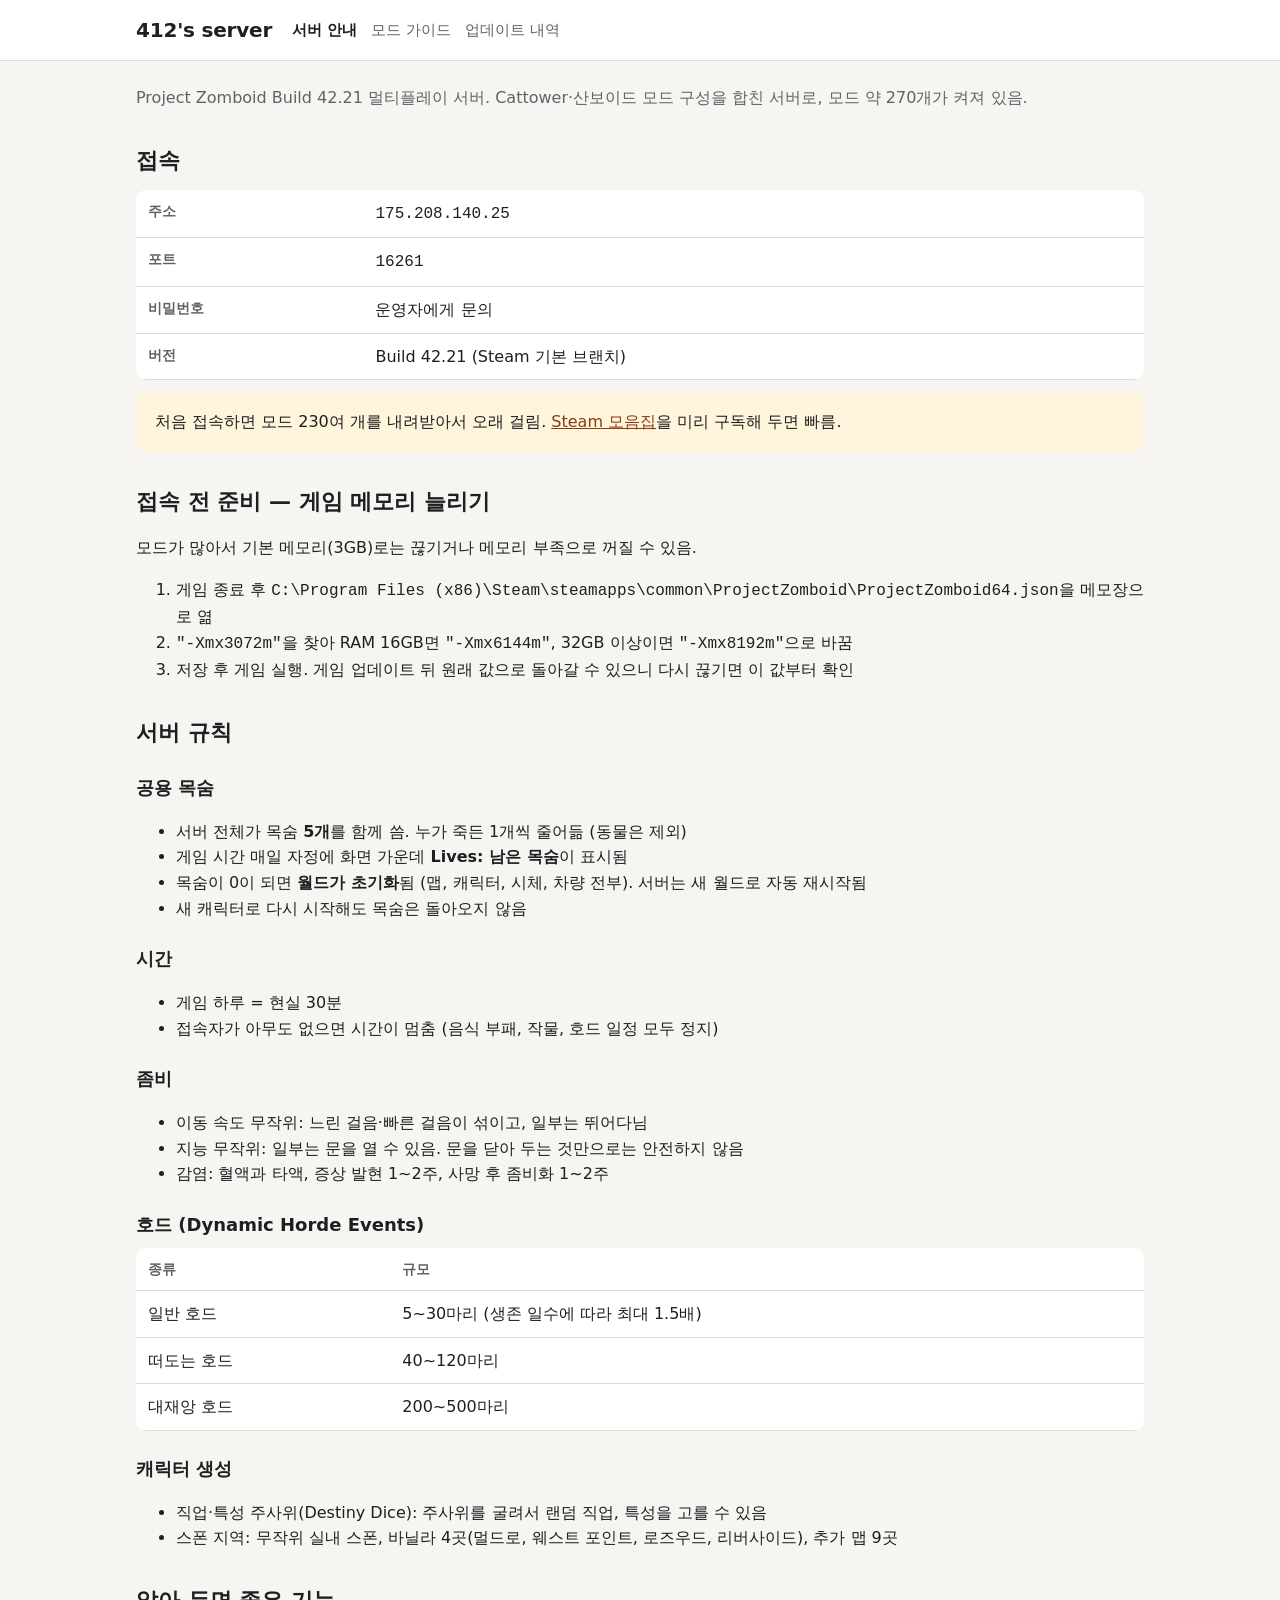
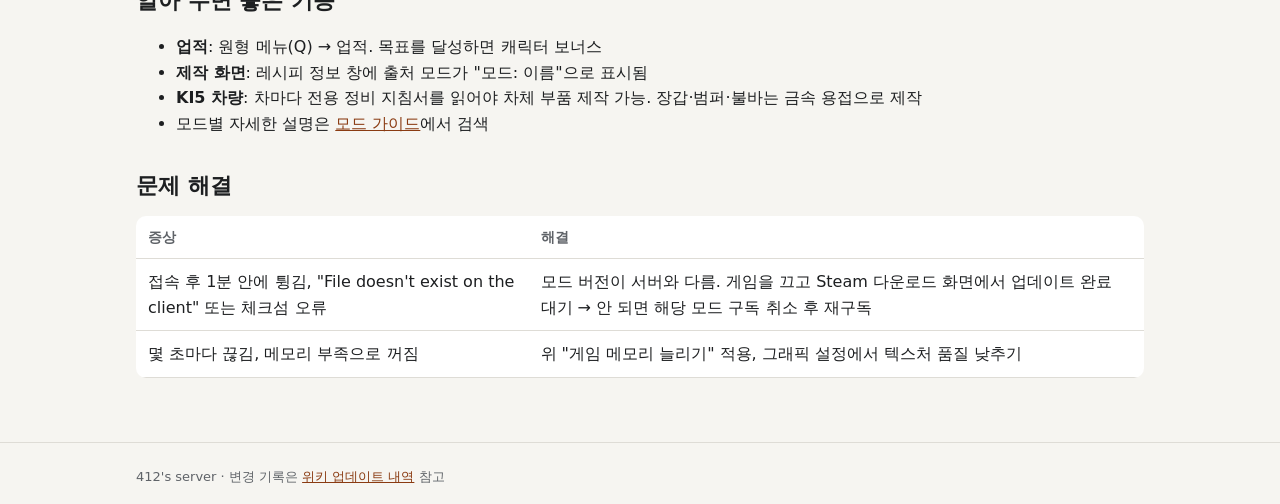
==== docs/index.html @ c0e75699 "서버 안내에서 좀비 확률 수치 제거 Co-Authored-By: Claude Opus 5.5 <noreply@anthropic.com>" ====
<!doctype html>
<html lang="ko">
<head>
<meta charset="utf-8">
<meta name="viewport" content="width=device-width, initial-scale=1">
<title>412's server 안내</title>
<link rel="stylesheet" href="style.css">
</head>
<body>
<header class="top"><div class="wrap">
  <h1>412's server</h1>
  <nav><a class="on" href="index.html">서버 안내</a><a href="mods.html">모드 가이드</a><a href="https://github.com/laybacksound96/412-server-guide/wiki">업데이트 내역</a></nav>
</div></header>
<main><div class="wrap">

<p class="lead">Project Zomboid Build 42.21 멀티플레이 서버. Cattower·산보이드 모드 구성을 합친 서버로, 모드 약 270개가 켜져 있음.</p>

<h2>접속</h2>
<table>
  <tr><th>주소</th><td><code>175.208.140.25</code></td></tr>
  <tr><th>포트</th><td><code>16261</code></td></tr>
  <tr><th>비밀번호</th><td>운영자에게 문의</td></tr>
  <tr><th>버전</th><td>Build 42.21 (Steam 기본 브랜치)</td></tr>
</table>
<div class="card note">처음 접속하면 모드 230여 개를 내려받아서 오래 걸림. <a href="https://steamcommunity.com/sharedfiles/filedetails/?id=3821211342" target="_blank" rel="noopener">Steam 모음집</a>을 미리 구독해 두면 빠름.</div>

<h2>접속 전 준비 — 게임 메모리 늘리기</h2>
<p>모드가 많아서 기본 메모리(3GB)로는 끊기거나 메모리 부족으로 꺼질 수 있음.</p>
<ol>
  <li>게임 종료 후 <code>C:\Program Files (x86)\Steam\steamapps\common\ProjectZomboid\ProjectZomboid64.json</code>을 메모장으로 엶</li>
  <li><code>"-Xmx3072m"</code>을 찾아 RAM 16GB면 <code>"-Xmx6144m"</code>, 32GB 이상이면 <code>"-Xmx8192m"</code>으로 바꿈</li>
  <li>저장 후 게임 실행. 게임 업데이트 뒤 원래 값으로 돌아갈 수 있으니 다시 끊기면 이 값부터 확인</li>
</ol>

<h2>서버 규칙</h2>
<h3>공용 목숨</h3>
<ul>
  <li>서버 전체가 목숨 <b>5개</b>를 함께 씀. 누가 죽든 1개씩 줄어듦 (동물은 제외)</li>
  <li>게임 시간 매일 자정에 화면 가운데 <b>Lives: 남은 목숨</b>이 표시됨</li>
  <li>목숨이 0이 되면 <b>월드가 초기화</b>됨 (맵, 캐릭터, 시체, 차량 전부). 서버는 새 월드로 자동 재시작됨</li>
  <li>새 캐릭터로 다시 시작해도 목숨은 돌아오지 않음</li>
</ul>
<h3>시간</h3>
<ul>
  <li>게임 하루 = 현실 30분</li>
  <li>접속자가 아무도 없으면 시간이 멈춤 (음식 부패, 작물, 호드 일정 모두 정지)</li>
</ul>
<h3>좀비</h3>
<ul>
  <li>이동 속도 무작위: 느린 걸음·빠른 걸음이 섞이고, 일부는 뛰어다님</li>
  <li>지능 무작위: 일부는 문을 열 수 있음. 문을 닫아 두는 것만으로는 안전하지 않음</li>
  <li>감염: 혈액과 타액, 증상 발현 1~2주, 사망 후 좀비화 1~2주</li>
</ul>
<h3>호드 (Dynamic Horde Events)</h3>
<table>
  <tr><th>종류</th><th>규모</th></tr>
  <tr><td>일반 호드</td><td>5~30마리 (생존 일수에 따라 최대 1.5배)</td></tr>
  <tr><td>떠도는 호드</td><td>40~120마리</td></tr>
  <tr><td>대재앙 호드</td><td>200~500마리</td></tr>
</table>
<h3>캐릭터 생성</h3>
<ul>
  <li>직업·특성 주사위(Destiny Dice): 주사위를 굴려서 랜덤 직업, 특성을 고를 수 있음</li>
  <li>스폰 지역: 무작위 실내 스폰, 바닐라 4곳(멀드로, 웨스트 포인트, 로즈우드, 리버사이드), 추가 맵 9곳</li>
</ul>

<h2>알아 두면 좋은 기능</h2>
<ul>
  <li><b>업적</b>: 원형 메뉴(Q) → 업적. 목표를 달성하면 캐릭터 보너스</li>
  <li><b>제작 화면</b>: 레시피 정보 창에 출처 모드가 "모드: 이름"으로 표시됨</li>
  <li><b>KI5 차량</b>: 차마다 전용 정비 지침서를 읽어야 차체 부품 제작 가능. 장갑·범퍼·불바는 금속 용접으로 제작</li>
  <li>모드별 자세한 설명은 <a href="mods.html">모드 가이드</a>에서 검색</li>
</ul>

<h2>문제 해결</h2>
<table>
  <tr><th>증상</th><th>해결</th></tr>
  <tr><td>접속 후 1분 안에 튕김, "File doesn't exist on the client" 또는 체크섬 오류</td><td>모드 버전이 서버와 다름. 게임을 끄고 Steam 다운로드 화면에서 업데이트 완료 대기 → 안 되면 해당 모드 구독 취소 후 재구독</td></tr>
  <tr><td>몇 초마다 끊김, 메모리 부족으로 꺼짐</td><td>위 "게임 메모리 늘리기" 적용, 그래픽 설정에서 텍스처 품질 낮추기</td></tr>
</table>

</div></main>
<footer><div class="wrap">412's server · 변경 기록은 <a href="https://github.com/laybacksound96/412-server-guide/wiki">위키 업데이트 내역</a> 참고</div></footer>
</body>
</html>
---- docs/style.css ----
:root {
  --bg: #f6f5f1; --panel: #ffffff; --text: #1d1f21; --muted: #5f6368; --line: #dedcd6;
  --accent: #8a3b12; --accent-soft: #f3e3d8; --chip: #eceae4; --warn: #9a5b00; --warn-soft: #fff4dc;
  --radius: 10px; --font: "Pretendard", "Apple SD Gothic Neo", "Malgun Gothic", system-ui, sans-serif;
}
@media (prefers-color-scheme: dark) {
  :root:not([data-theme="light"]) {
    --bg: #15171a; --panel: #1e2126; --text: #e8e6e1; --muted: #a2a6ad; --line: #30343b;
    --accent: #f0915a; --accent-soft: #3a2619; --chip: #2a2e35; --warn: #ffc56b; --warn-soft: #3a2f17;
  }
}
:root[data-theme="dark"] {
  --bg: #15171a; --panel: #1e2126; --text: #e8e6e1; --muted: #a2a6ad; --line: #30343b;
  --accent: #f0915a; --accent-soft: #3a2619; --chip: #2a2e35; --warn: #ffc56b; --warn-soft: #3a2f17;
}
* { box-sizing: border-box; }
body { margin: 0; background: var(--bg); color: var(--text); font: 16px/1.6 var(--font); }
a { color: var(--accent); }
header.top { background: var(--panel); border-bottom: 1px solid var(--line); }
.wrap { max-width: 1040px; margin: 0 auto; padding: 0 16px; }
header.top .wrap { display: flex; align-items: center; gap: 20px; flex-wrap: wrap; padding: 14px 16px; }
header.top h1 { font-size: 20px; margin: 0; letter-spacing: -0.01em; }
header.top nav { display: flex; gap: 14px; flex-wrap: wrap; font-size: 15px; }
header.top nav a { text-decoration: none; color: var(--muted); }
header.top nav a.on { color: var(--text); font-weight: 700; }
main { padding: 24px 0 64px; }
h2 { font-size: 22px; margin: 32px 0 12px; }
h3 { font-size: 18px; margin: 24px 0 8px; }
.lead { color: var(--muted); margin-top: 0; }
.card { background: var(--panel); border: 1px solid var(--line); border-radius: var(--radius); padding: 16px 18px; margin: 12px 0; }
.note { background: var(--warn-soft); border-color: transparent; color: var(--text); }
table { width: 100%; border-collapse: collapse; background: var(--panel); border-radius: var(--radius); overflow: hidden; }
th, td { text-align: left; padding: 10px 12px; border-bottom: 1px solid var(--line); vertical-align: top; }
th { font-size: 14px; color: var(--muted); font-weight: 600; }
.tools { position: sticky; top: 0; z-index: 2; background: var(--bg); padding: 12px 0; display: flex; gap: 10px; flex-wrap: wrap; align-items: center; }
.tools input { flex: 1 1 260px; min-width: 0; font: inherit; padding: 10px 12px; border: 1px solid var(--line); border-radius: var(--radius); background: var(--panel); color: var(--text); }
.chips { display: flex; gap: 6px; flex-wrap: wrap; }
.chip { font: inherit; font-size: 14px; border: 1px solid var(--line); background: var(--chip); color: var(--text); border-radius: 999px; padding: 4px 11px; cursor: pointer; }
.chip.on { background: var(--accent); border-color: var(--accent); color: #fff; }
.count { color: var(--muted); font-size: 14px; }
.mod { background: var(--panel); border: 1px solid var(--line); border-radius: var(--radius); margin: 10px 0; }
.mod summary { list-style: none; cursor: pointer; padding: 14px 16px; display: grid; grid-template-columns: 1fr auto; gap: 4px 12px; }
.mod summary::-webkit-details-marker { display: none; }
.mod .name { font-weight: 700; }
.mod .cat { font-size: 13px; color: var(--accent); background: var(--accent-soft); border-radius: 999px; padding: 2px 9px; align-self: start; white-space: nowrap; }
.mod .sum { grid-column: 1 / -1; color: var(--muted); font-size: 15px; }
.mod .body { padding: 0 16px 16px; border-top: 1px solid var(--line); }
.mod .body h4 { margin: 14px 0 4px; font-size: 14px; color: var(--muted); }
.mod .body ul { margin: 4px 0; padding-left: 20px; }
.mod .meta { font-size: 13px; color: var(--muted); margin-top: 12px; overflow-wrap: anywhere; }
footer { color: var(--muted); font-size: 13px; padding: 24px 0; border-top: 1px solid var(--line); }
@media (max-width: 560px) { .mod summary { grid-template-columns: 1fr; } .mod .cat { justify-self: start; } }
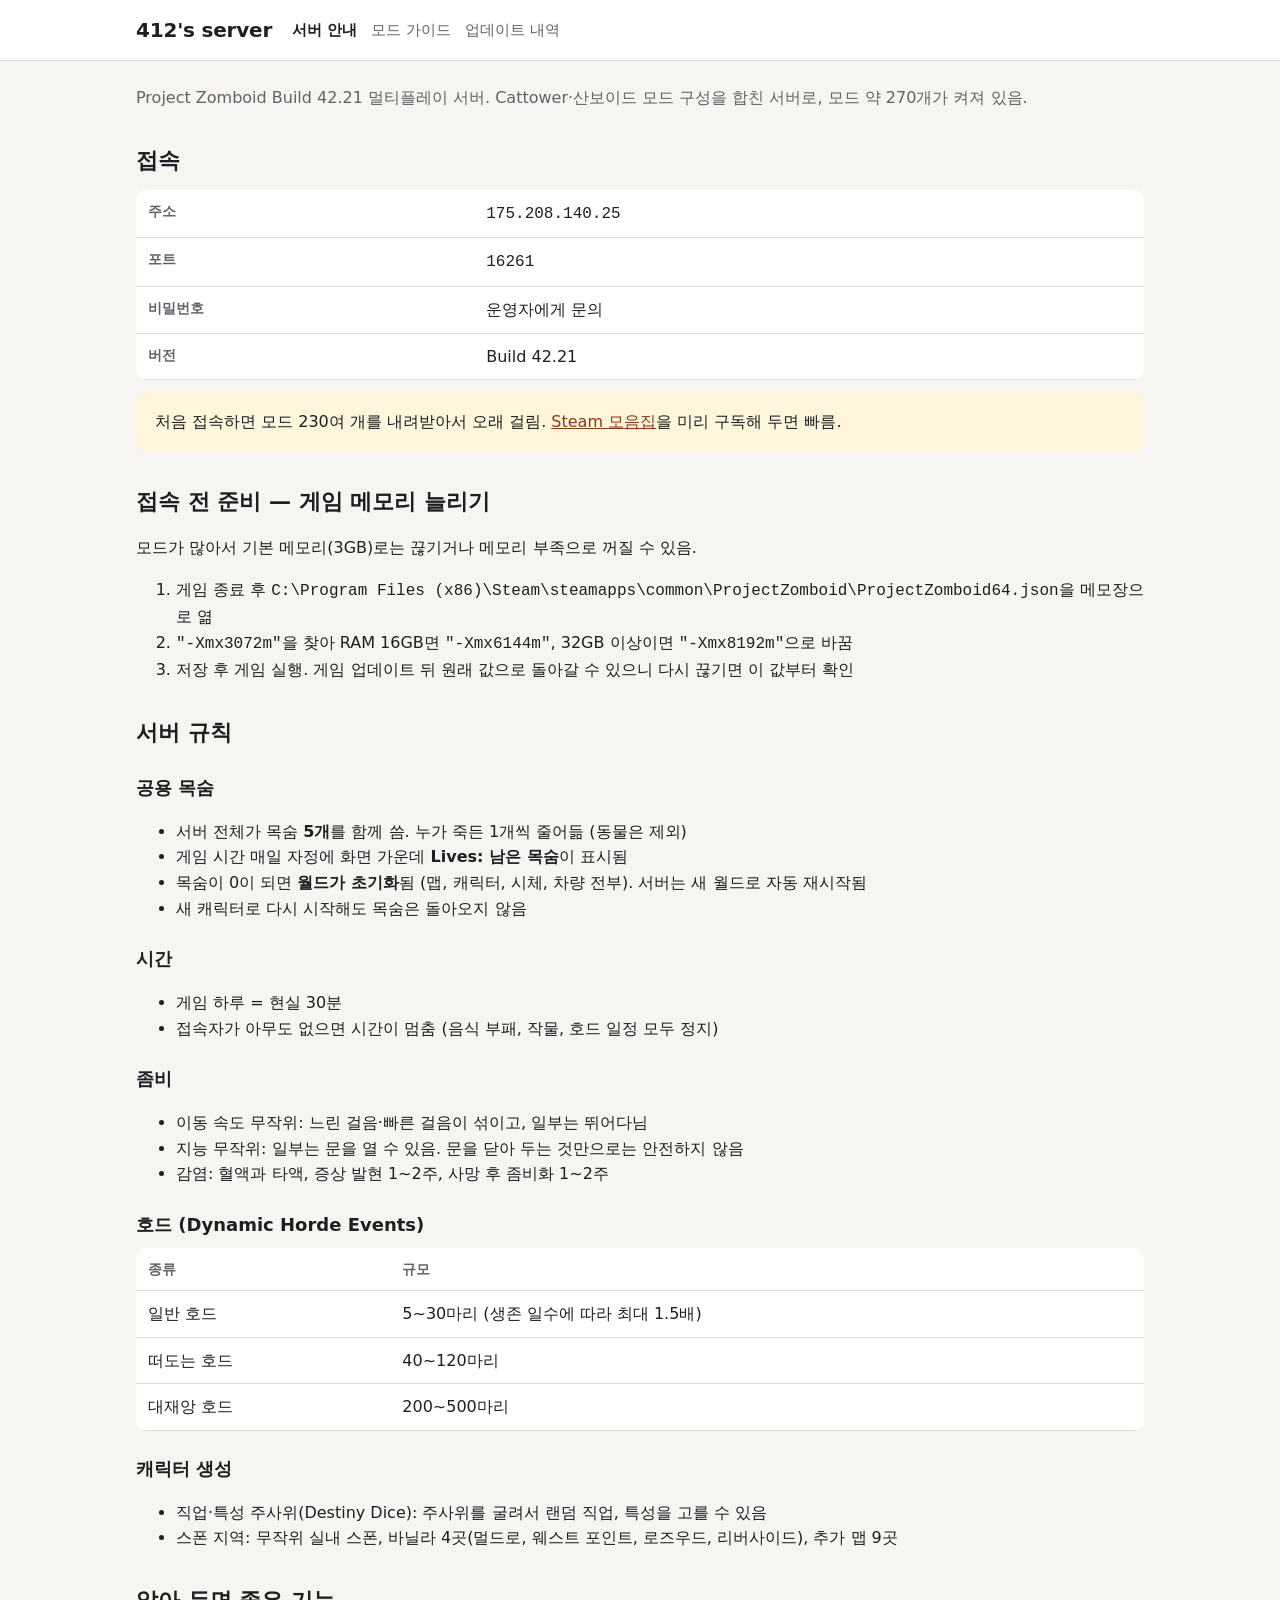
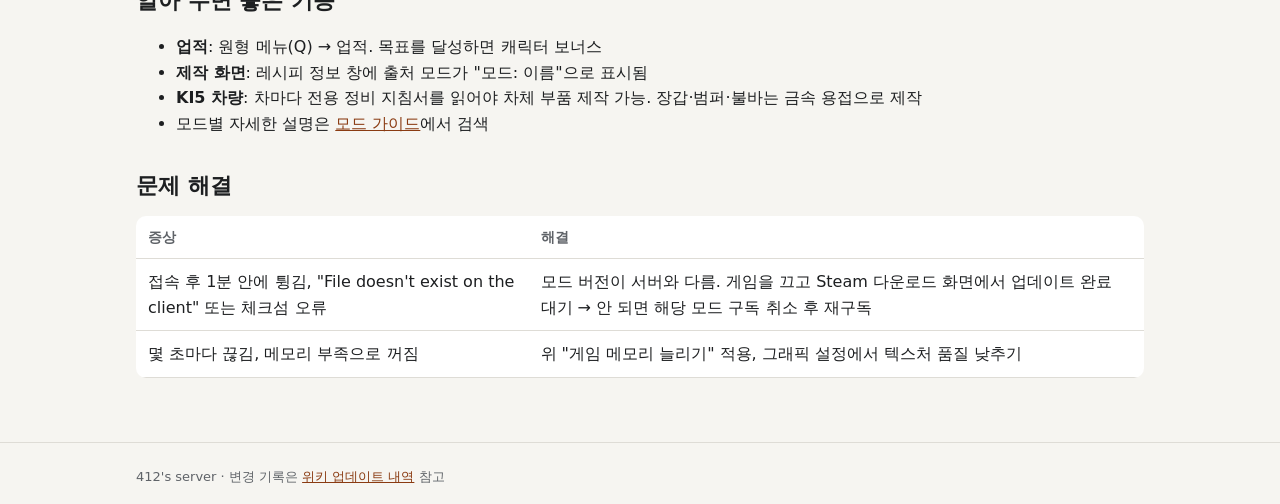
==== commit d9281889: "서버 안내에서 브랜치 표기 제거 Co-Authored-By: Claude Opus 5.5 <noreply@anthropic.com>" ====
--- a/docs/index.html
+++ b/docs/index.html
@@ -20,7 +20,7 @@
   <tr><th>주소</th><td><code>175.208.140.25</code></td></tr>
   <tr><th>포트</th><td><code>16261</code></td></tr>
   <tr><th>비밀번호</th><td>운영자에게 문의</td></tr>
-  <tr><th>버전</th><td>Build 42.21 (Steam 기본 브랜치)</td></tr>
+  <tr><th>버전</th><td>Build 42.21</td></tr>
 </table>
 <div class="card note">처음 접속하면 모드 230여 개를 내려받아서 오래 걸림. <a href="https://steamcommunity.com/sharedfiles/filedetails/?id=3821211342" target="_blank" rel="noopener">Steam 모음집</a>을 미리 구독해 두면 빠름.</div>
 
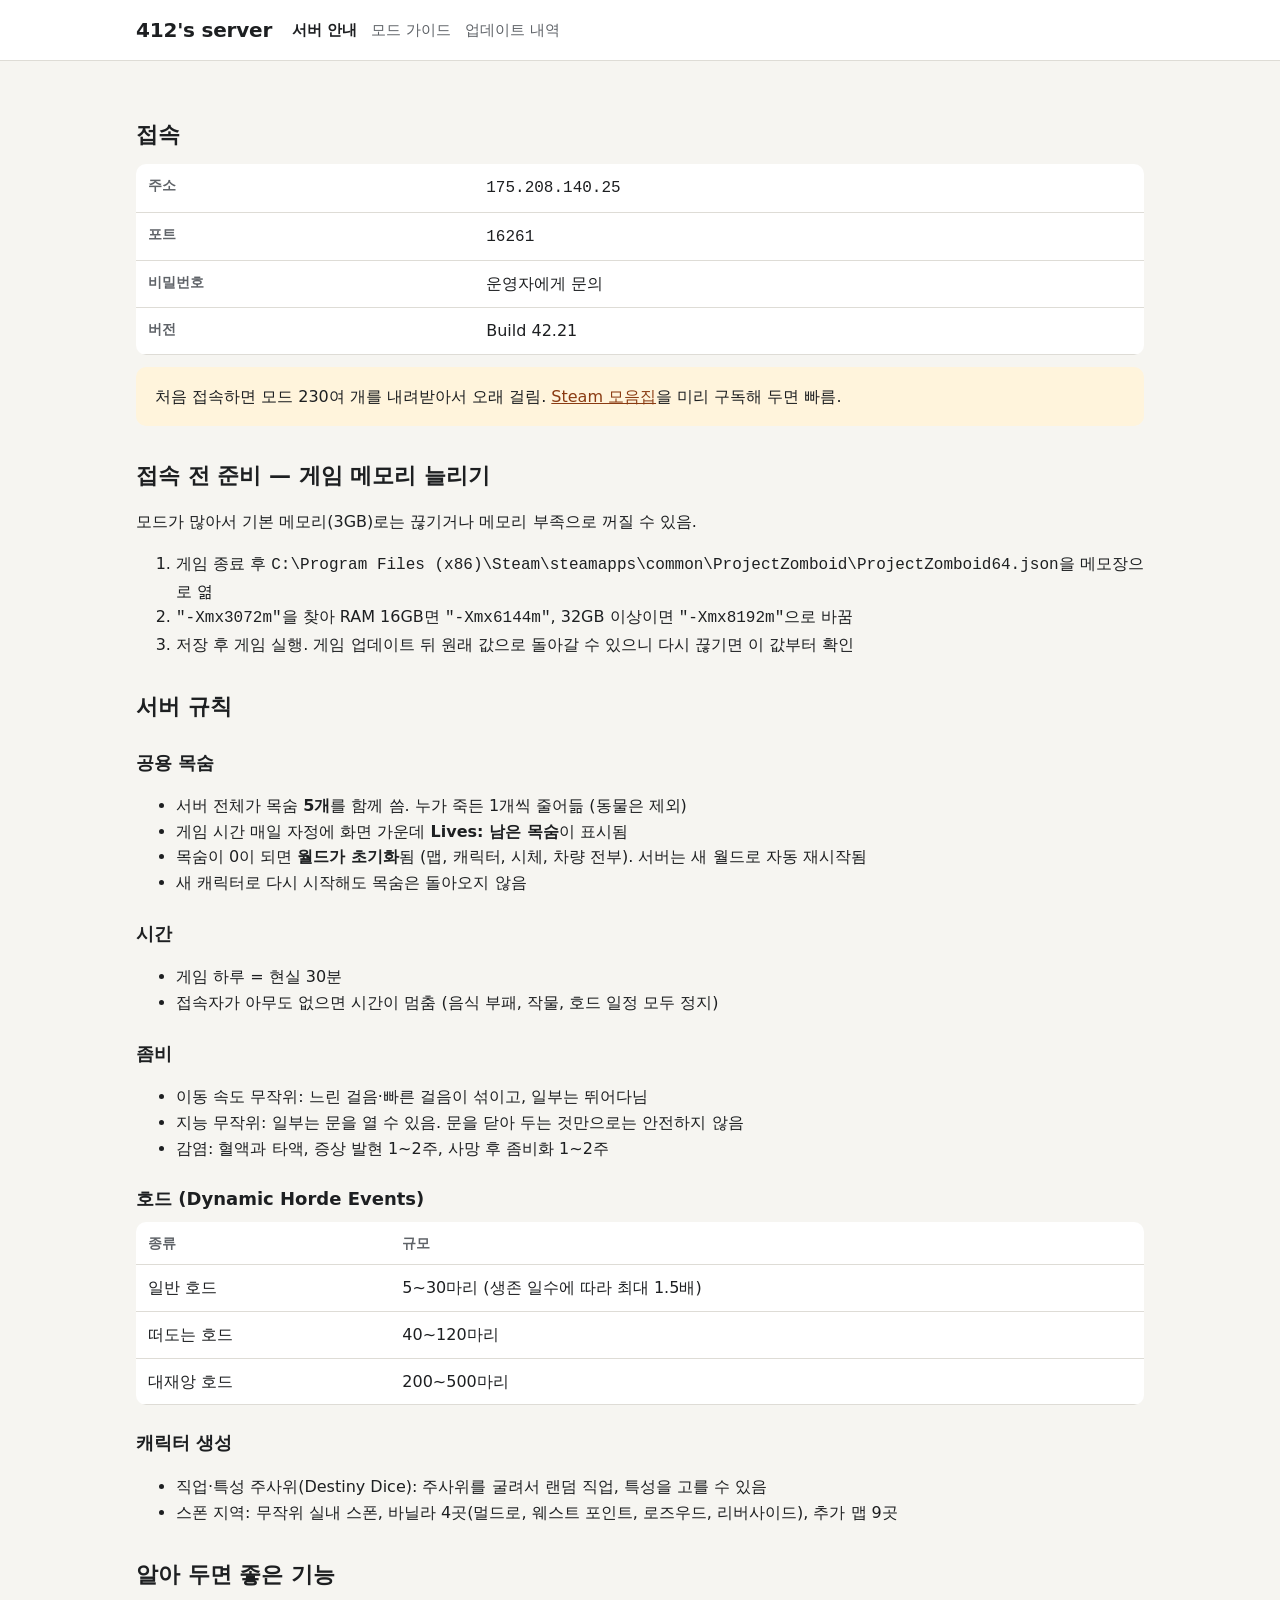
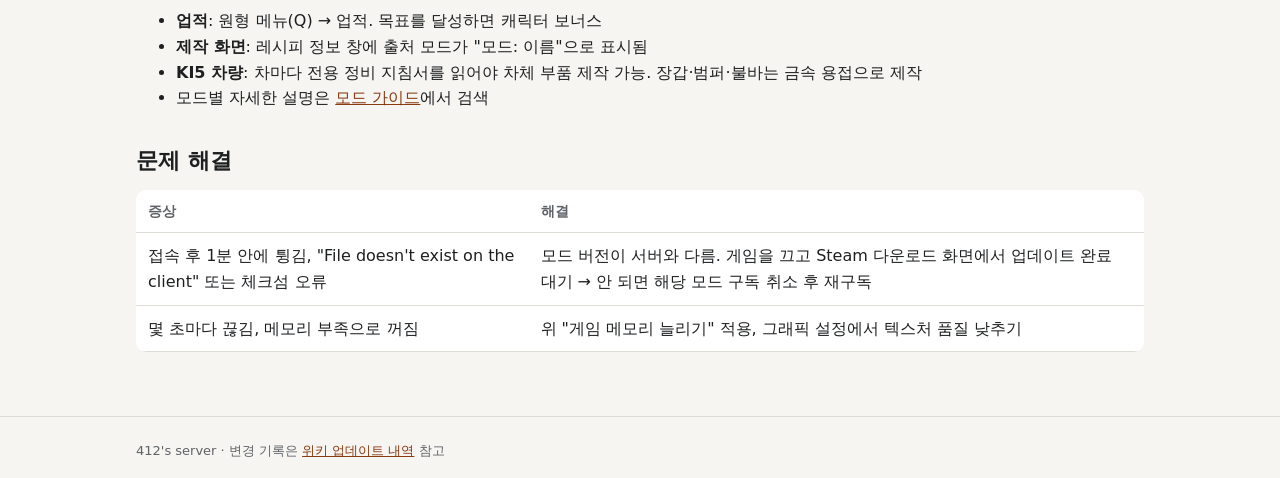
==== commit a2989f35: "서버 안내 상단 소개 문구 제거 Co-Authored-By: Claude Opus 5.5 <noreply@anthropic.com>" ====
--- a/docs/index.html
+++ b/docs/index.html
@@ -12,8 +12,6 @@
   <nav><a class="on" href="index.html">서버 안내</a><a href="mods.html">모드 가이드</a><a href="https://github.com/laybacksound96/412-server-guide/wiki">업데이트 내역</a></nav>
 </div></header>
 <main><div class="wrap">
-
-<p class="lead">Project Zomboid Build 42.21 멀티플레이 서버. Cattower·산보이드 모드 구성을 합친 서버로, 모드 약 270개가 켜져 있음.</p>
 
 <h2>접속</h2>
 <table>
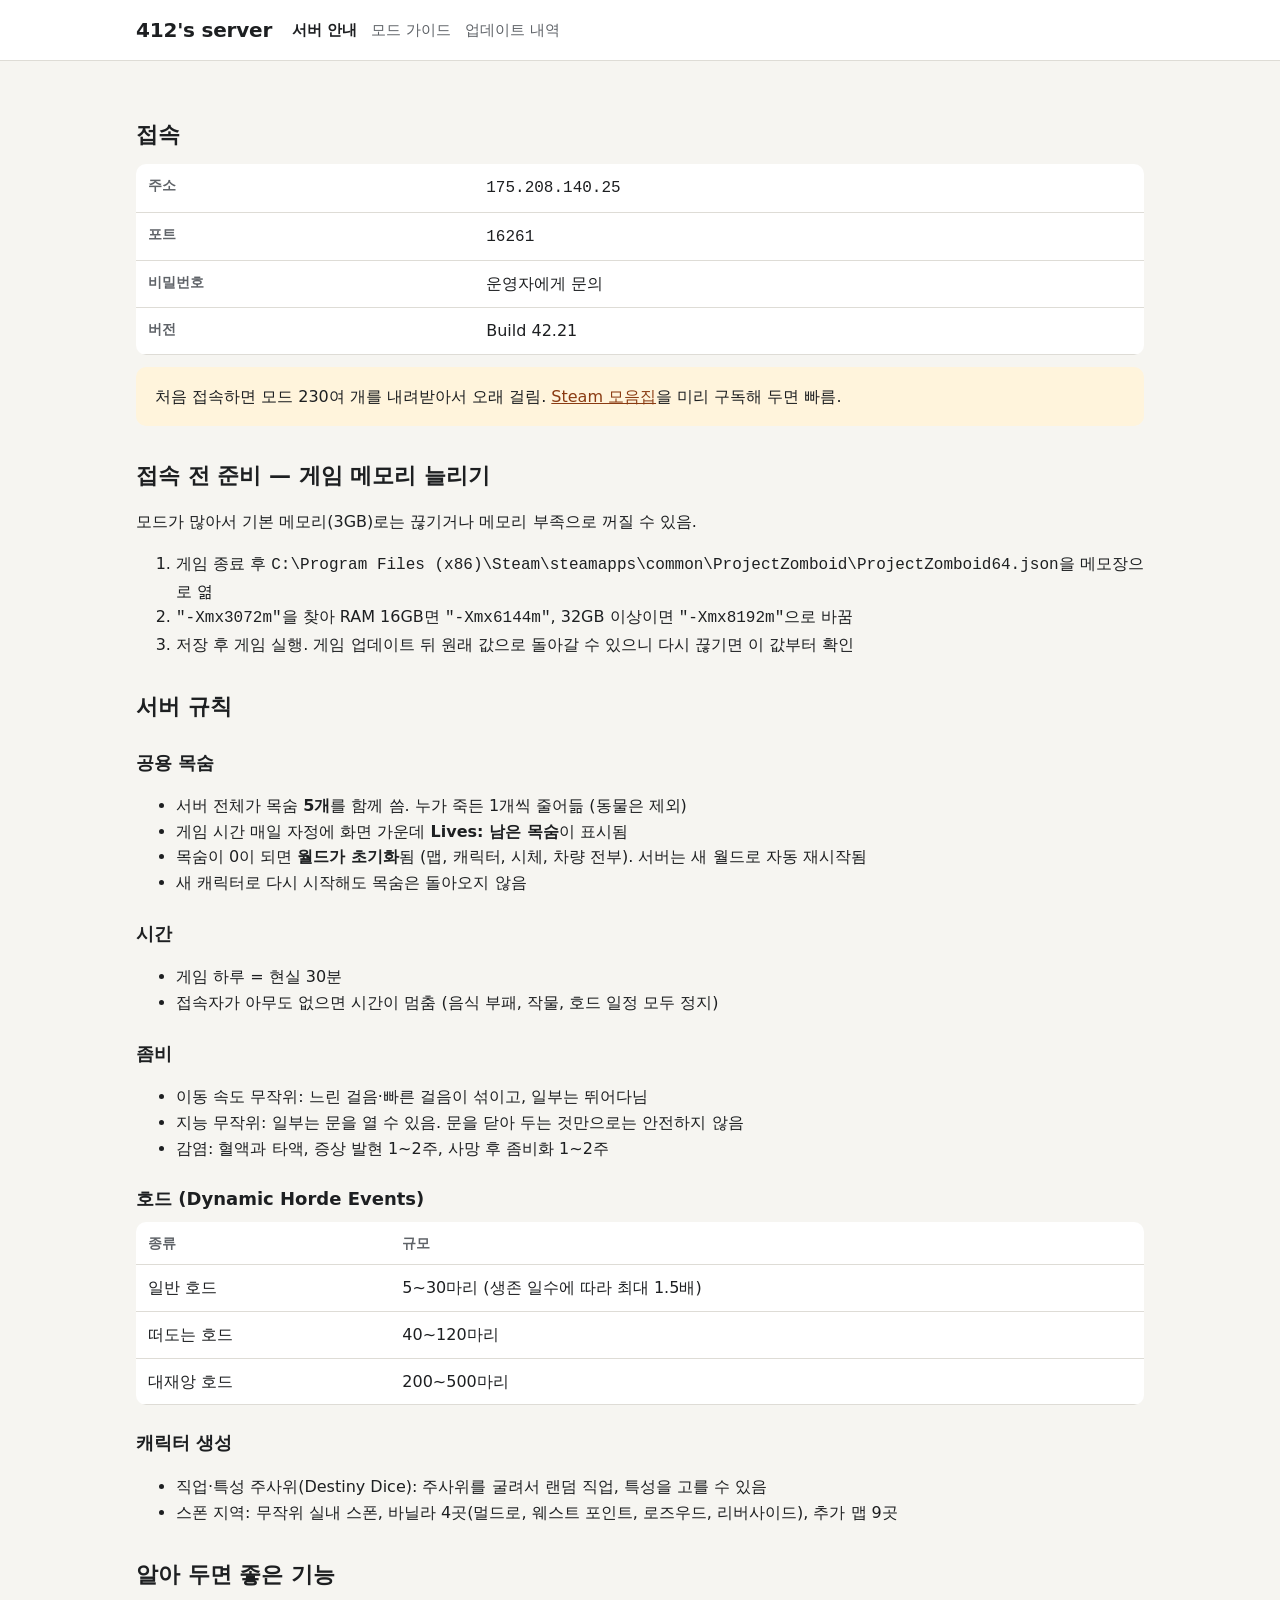
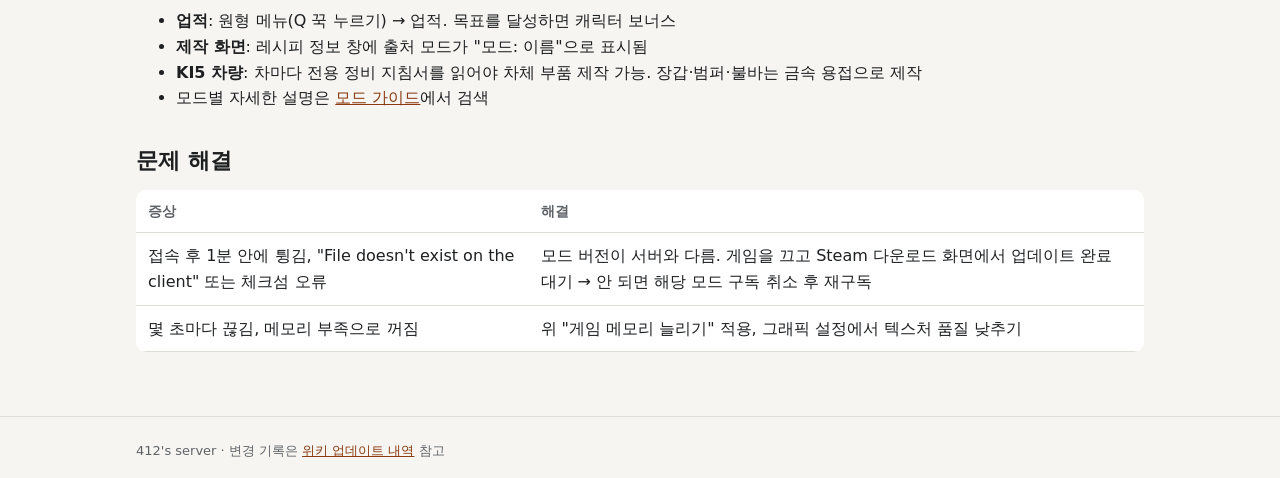
==== commit 3c83dce7: "업적 안내: Q 꾹 누르기로 수정 Co-Authored-By: Claude Opus 5.5 <noreply@anthropic.com>" ====
--- a/docs/index.html
+++ b/docs/index.html
@@ -64,7 +64,7 @@
 
 <h2>알아 두면 좋은 기능</h2>
 <ul>
-  <li><b>업적</b>: 원형 메뉴(Q) → 업적. 목표를 달성하면 캐릭터 보너스</li>
+  <li><b>업적</b>: 원형 메뉴(Q 꾹 누르기) → 업적. 목표를 달성하면 캐릭터 보너스</li>
   <li><b>제작 화면</b>: 레시피 정보 창에 출처 모드가 "모드: 이름"으로 표시됨</li>
   <li><b>KI5 차량</b>: 차마다 전용 정비 지침서를 읽어야 차체 부품 제작 가능. 장갑·범퍼·불바는 금속 용접으로 제작</li>
   <li>모드별 자세한 설명은 <a href="mods.html">모드 가이드</a>에서 검색</li>
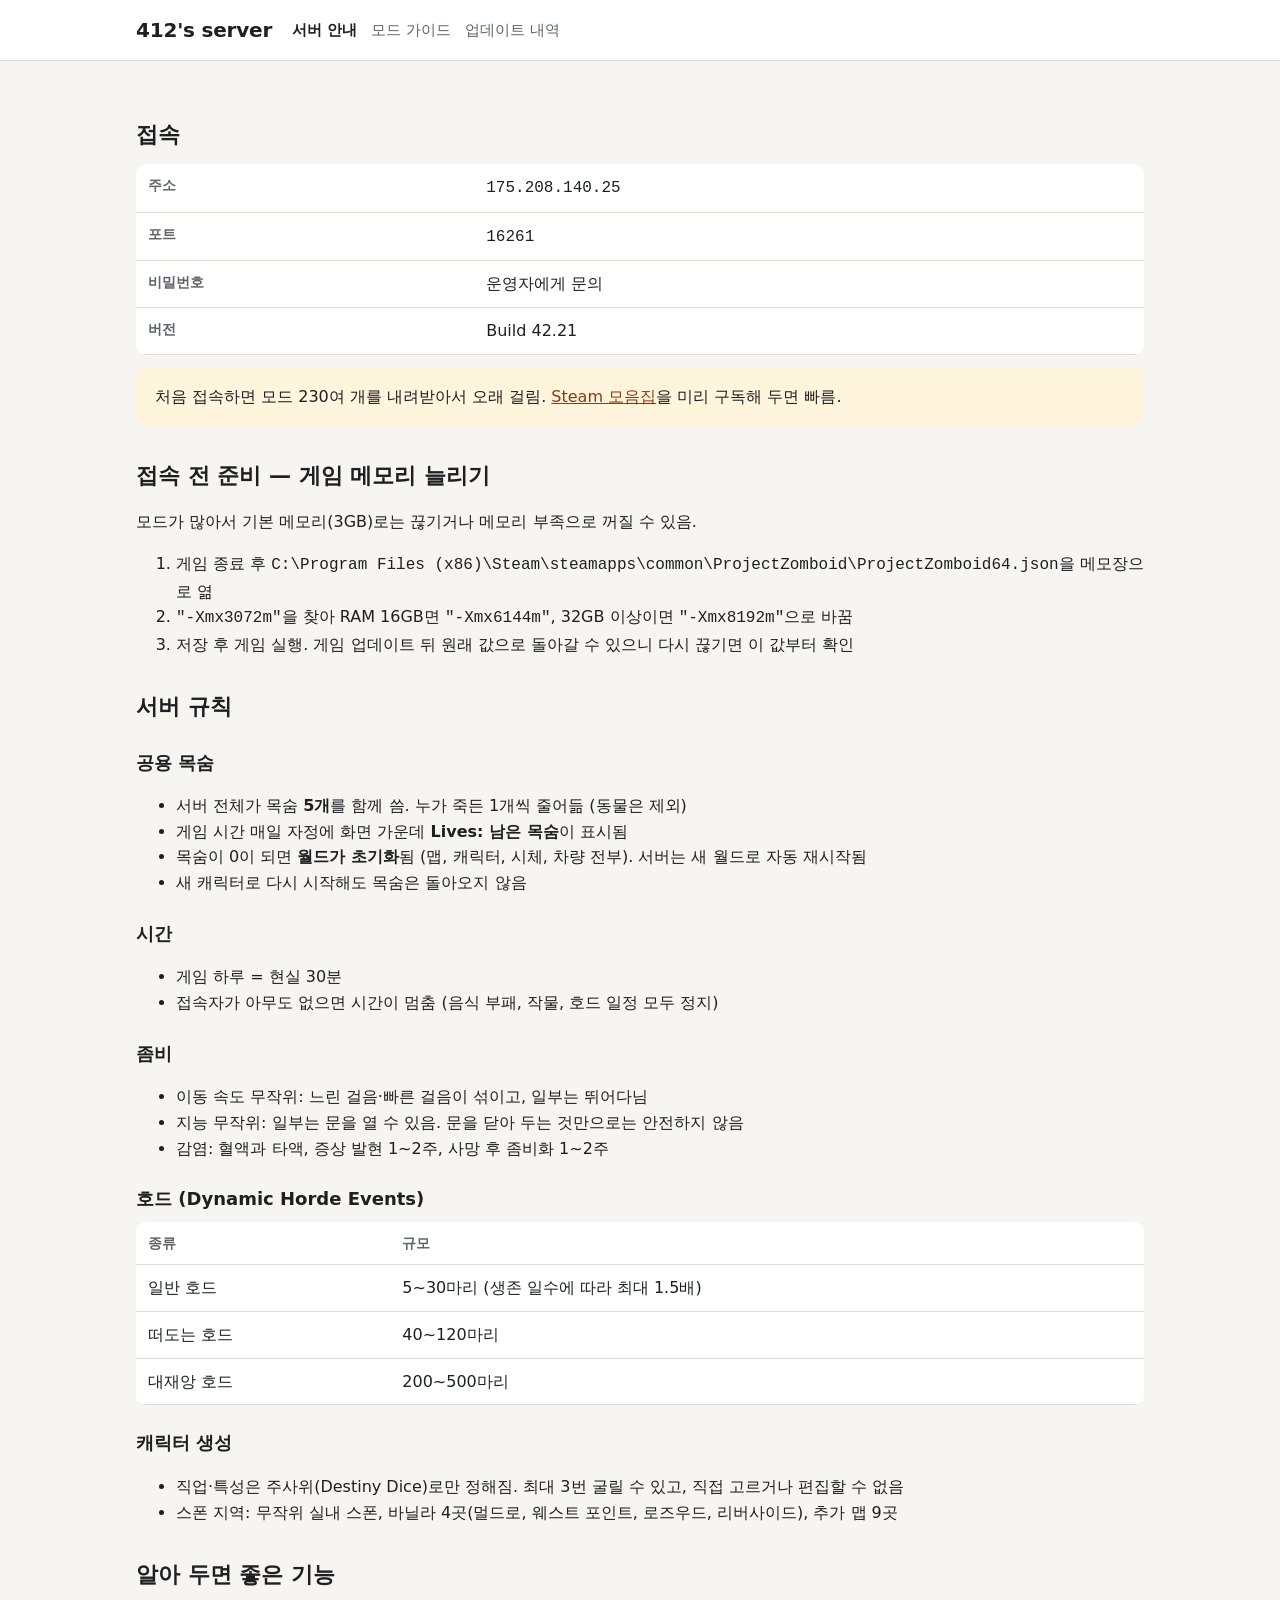
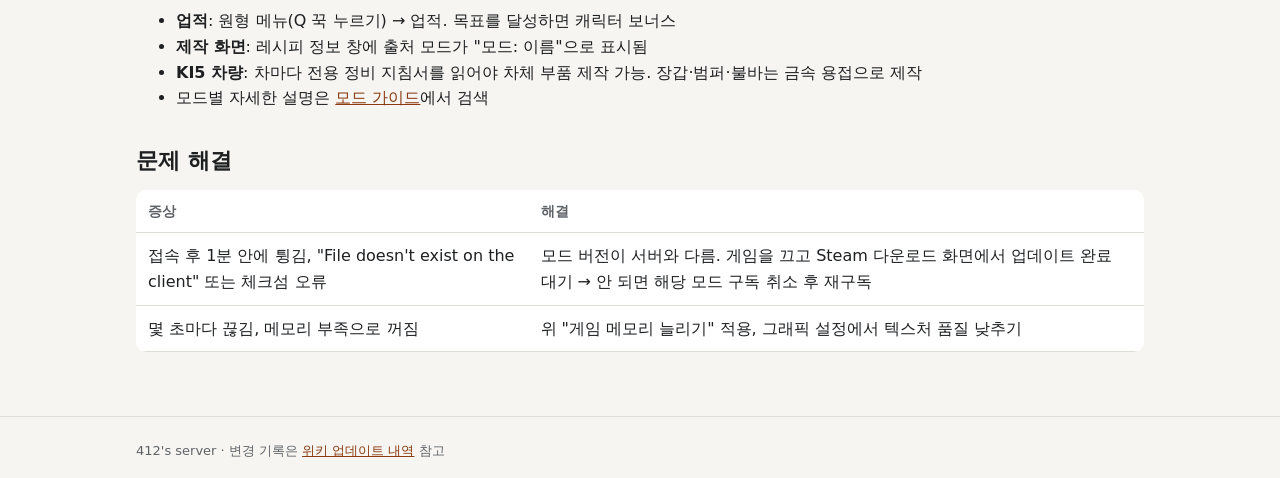
==== commit c738cda6: "서버 안내: 직업·특성 주사위 강제 반영 Co-Authored-By: Claude Opus 5.5 <noreply@anthropic.com>" ====
--- a/docs/index.html
+++ b/docs/index.html
@@ -58,7 +58,7 @@
 </table>
 <h3>캐릭터 생성</h3>
 <ul>
-  <li>직업·특성 주사위(Destiny Dice): 주사위를 굴려서 랜덤 직업, 특성을 고를 수 있음</li>
+  <li>직업·특성은 주사위(Destiny Dice)로만 정해짐. 최대 3번 굴릴 수 있고, 직접 고르거나 편집할 수 없음</li>
   <li>스폰 지역: 무작위 실내 스폰, 바닐라 4곳(멀드로, 웨스트 포인트, 로즈우드, 리버사이드), 추가 맵 9곳</li>
 </ul>
 
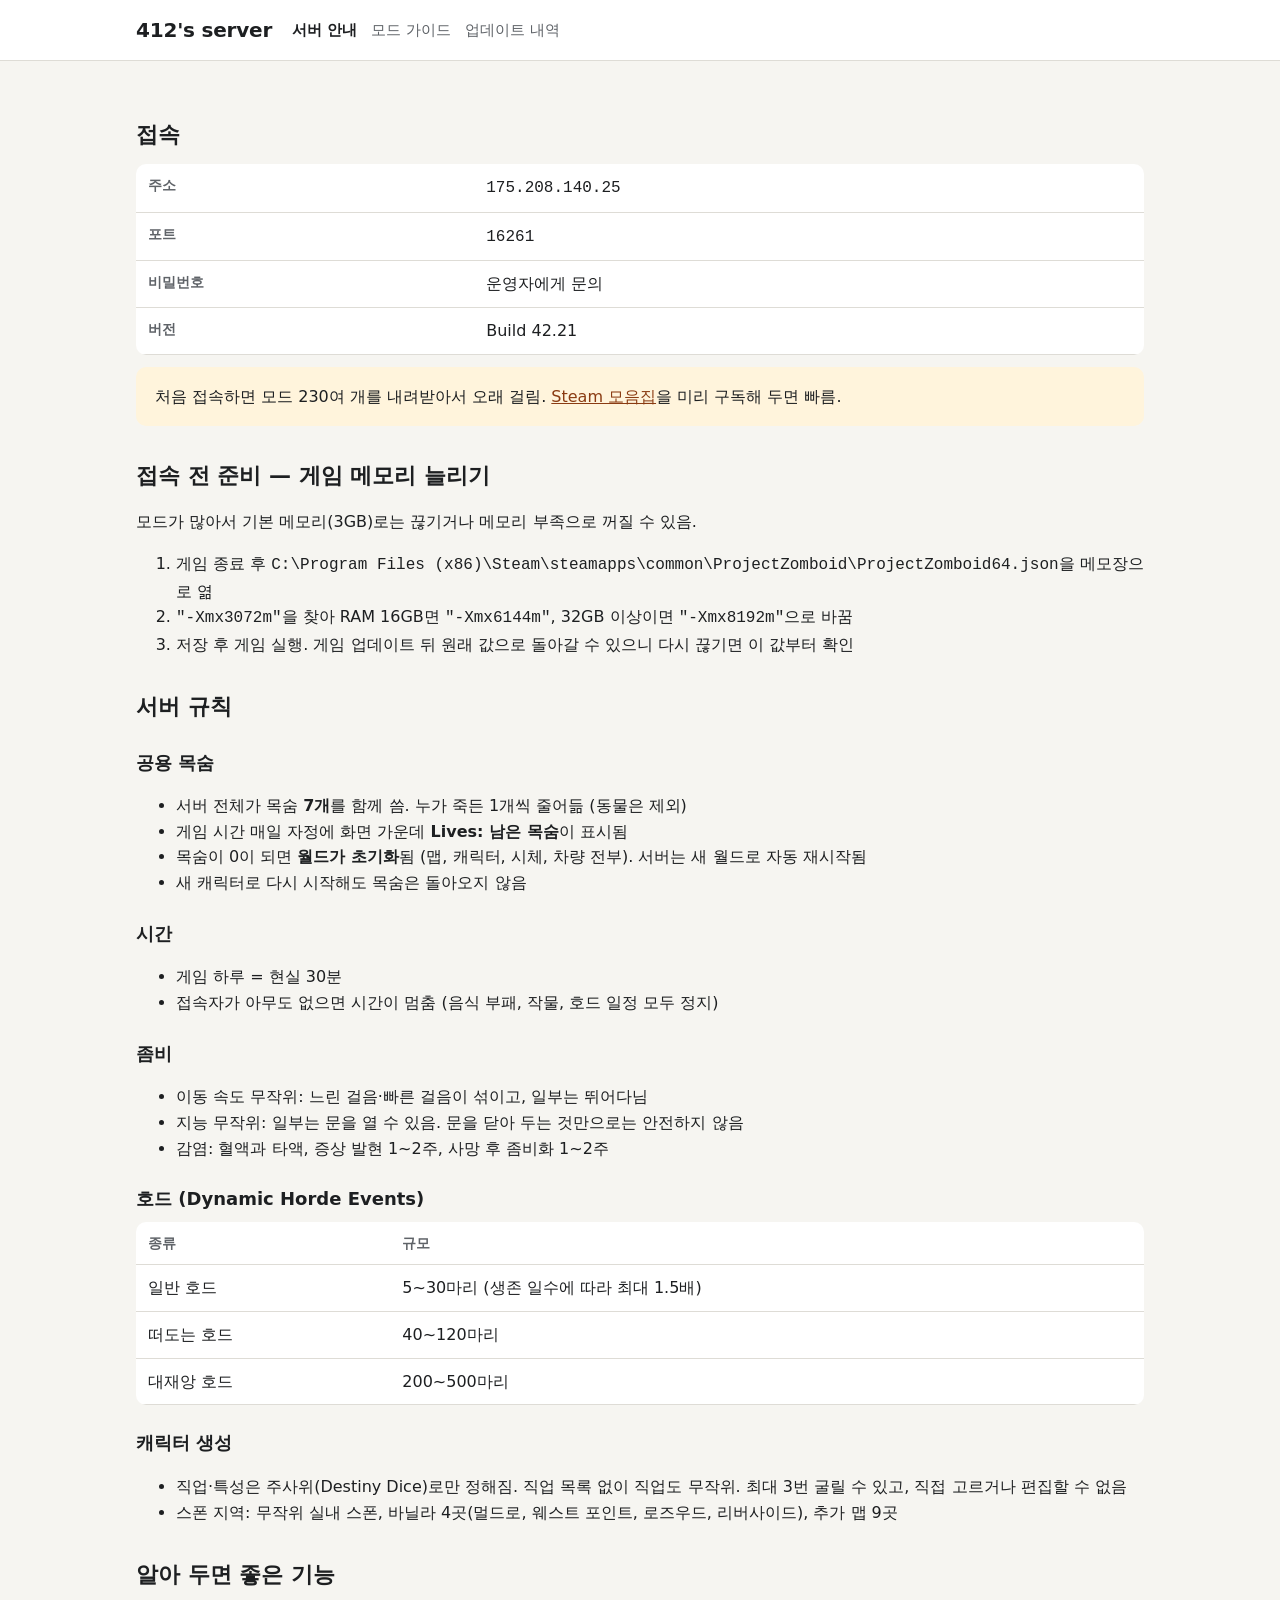
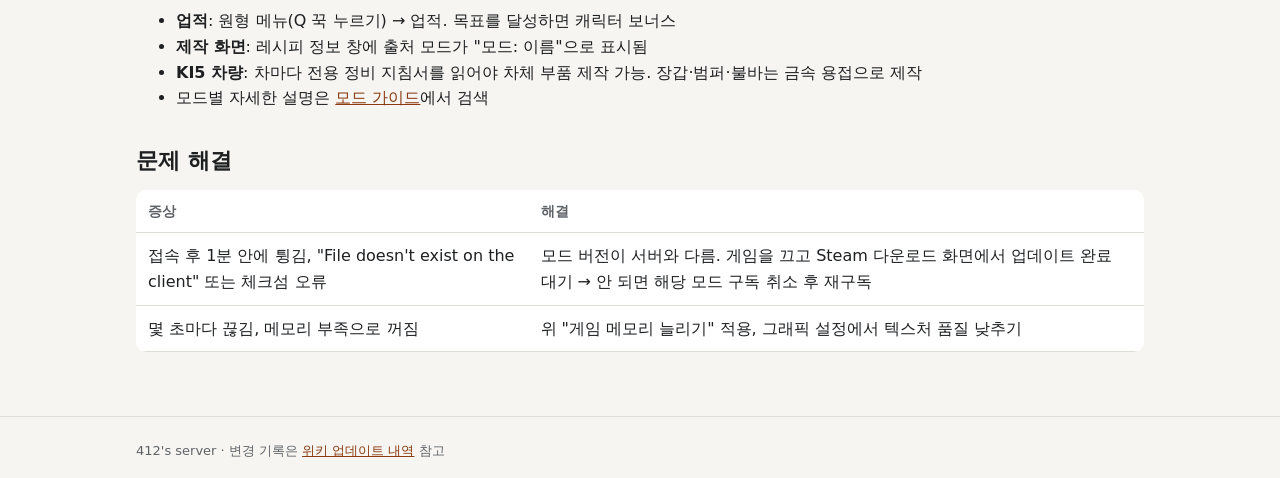
==== commit c6af18ae: "서버 안내: 목숨 7개, 직업도 무작위 Co-Authored-By: Claude Opus 5.5 <noreply@anthropic.com>" ====
--- a/docs/index.html
+++ b/docs/index.html
@@ -33,7 +33,7 @@
 <h2>서버 규칙</h2>
 <h3>공용 목숨</h3>
 <ul>
-  <li>서버 전체가 목숨 <b>5개</b>를 함께 씀. 누가 죽든 1개씩 줄어듦 (동물은 제외)</li>
+  <li>서버 전체가 목숨 <b>7개</b>를 함께 씀. 누가 죽든 1개씩 줄어듦 (동물은 제외)</li>
   <li>게임 시간 매일 자정에 화면 가운데 <b>Lives: 남은 목숨</b>이 표시됨</li>
   <li>목숨이 0이 되면 <b>월드가 초기화</b>됨 (맵, 캐릭터, 시체, 차량 전부). 서버는 새 월드로 자동 재시작됨</li>
   <li>새 캐릭터로 다시 시작해도 목숨은 돌아오지 않음</li>
@@ -58,7 +58,7 @@
 </table>
 <h3>캐릭터 생성</h3>
 <ul>
-  <li>직업·특성은 주사위(Destiny Dice)로만 정해짐. 최대 3번 굴릴 수 있고, 직접 고르거나 편집할 수 없음</li>
+  <li>직업·특성은 주사위(Destiny Dice)로만 정해짐. 직업 목록 없이 직업도 무작위. 최대 3번 굴릴 수 있고, 직접 고르거나 편집할 수 없음</li>
   <li>스폰 지역: 무작위 실내 스폰, 바닐라 4곳(멀드로, 웨스트 포인트, 로즈우드, 리버사이드), 추가 맵 9곳</li>
 </ul>
 
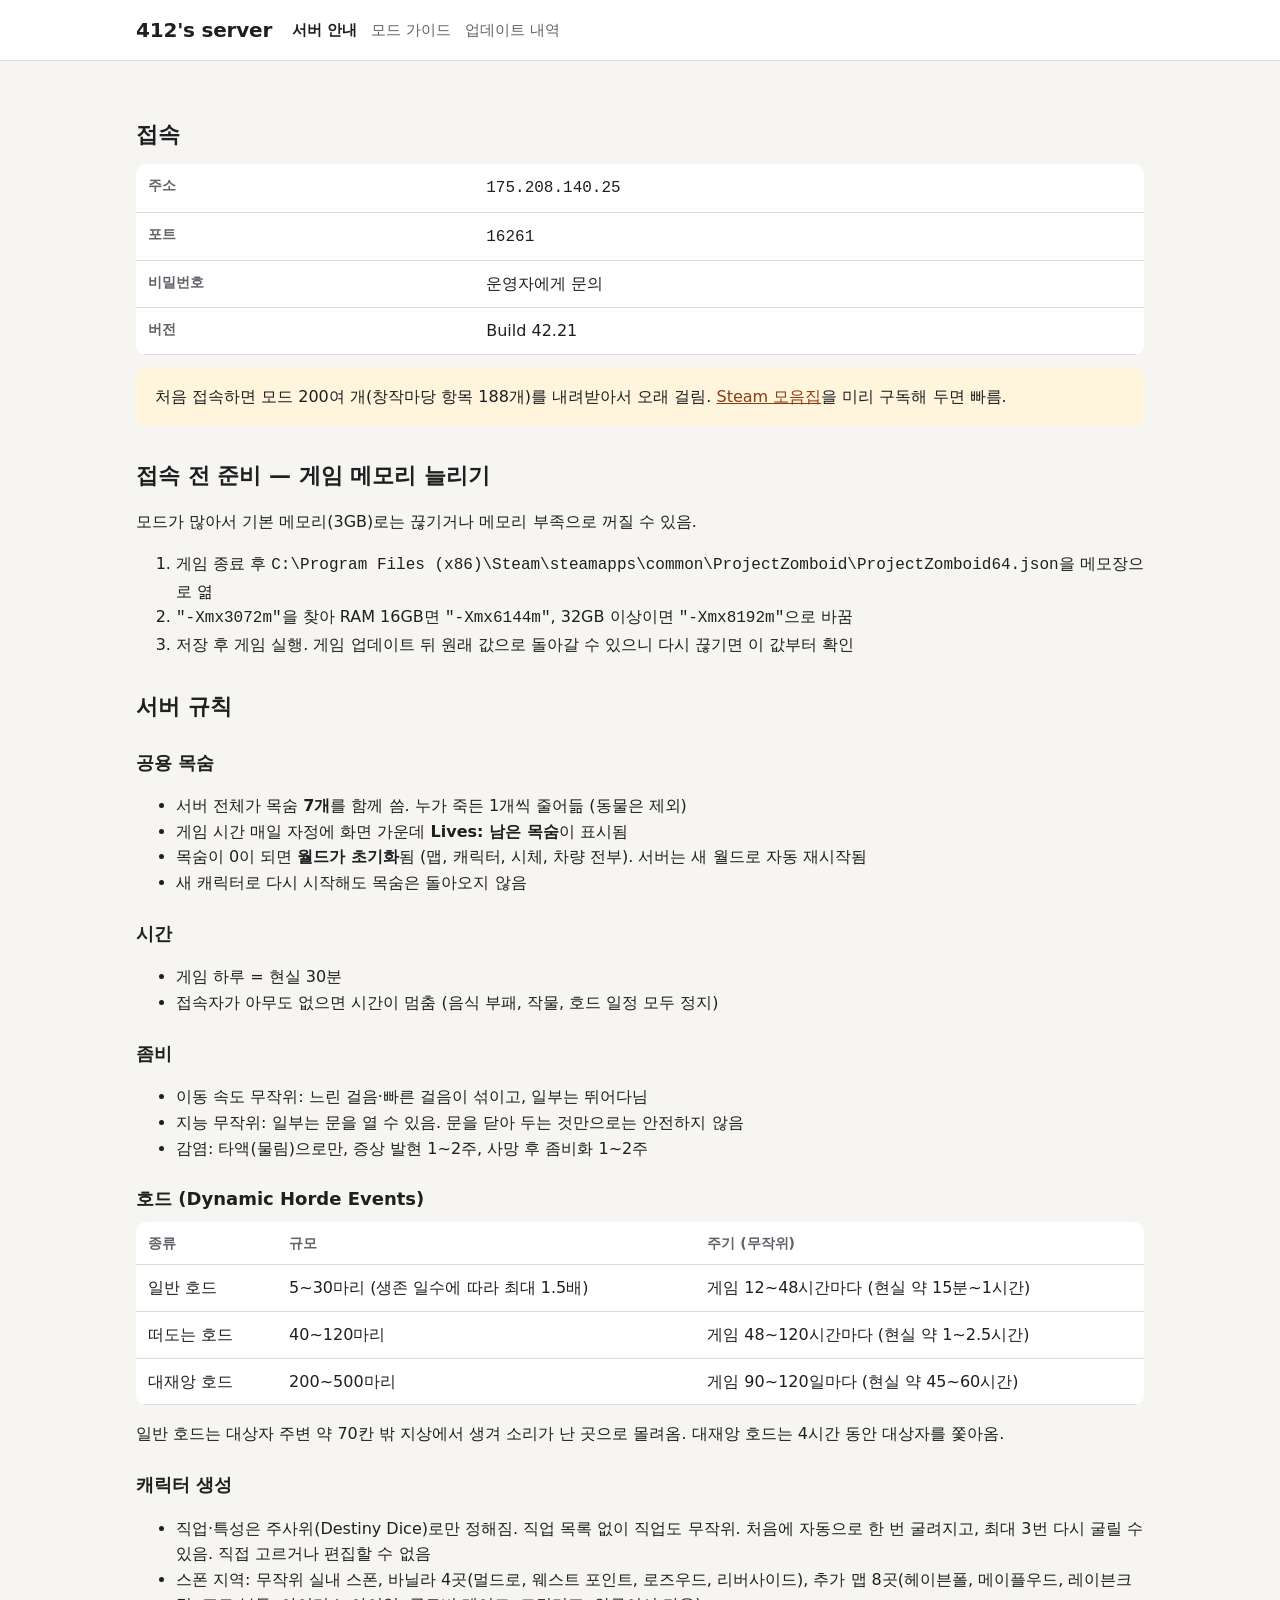
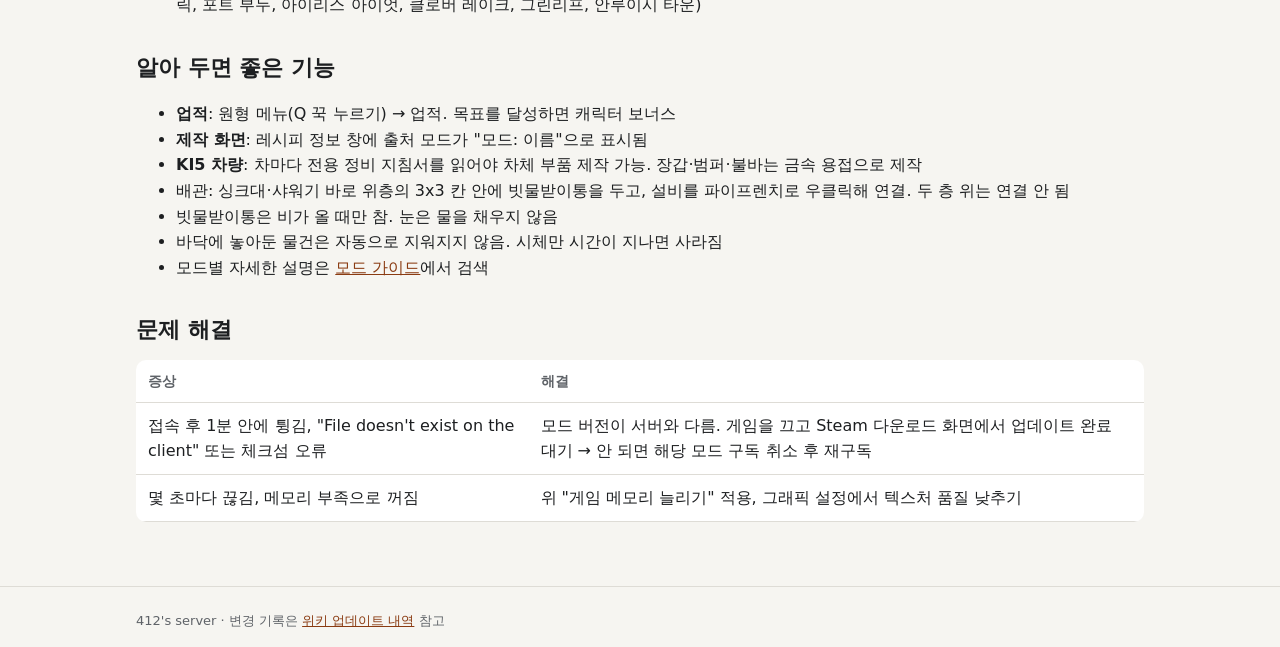
==== commit 01c84d08: "서버 안내: 현재 설정에 맞춰 최신화 모드 수(200여 개), 감염 경로(타액만), 호드 주기(무작위 간격), 주사위 횟수, 추가 스폰 맵 8곳 정정. 배관·빗물받이·아이템 청소 " ====
--- a/docs/index.html
+++ b/docs/index.html
@@ -20,7 +20,7 @@
   <tr><th>비밀번호</th><td>운영자에게 문의</td></tr>
   <tr><th>버전</th><td>Build 42.21</td></tr>
 </table>
-<div class="card note">처음 접속하면 모드 230여 개를 내려받아서 오래 걸림. <a href="https://steamcommunity.com/sharedfiles/filedetails/?id=3821211342" target="_blank" rel="noopener">Steam 모음집</a>을 미리 구독해 두면 빠름.</div>
+<div class="card note">처음 접속하면 모드 200여 개(창작마당 항목 188개)를 내려받아서 오래 걸림. <a href="https://steamcommunity.com/sharedfiles/filedetails/?id=3821211342" target="_blank" rel="noopener">Steam 모음집</a>을 미리 구독해 두면 빠름.</div>
 
 <h2>접속 전 준비 — 게임 메모리 늘리기</h2>
 <p>모드가 많아서 기본 메모리(3GB)로는 끊기거나 메모리 부족으로 꺼질 수 있음.</p>
@@ -47,19 +47,20 @@
 <ul>
   <li>이동 속도 무작위: 느린 걸음·빠른 걸음이 섞이고, 일부는 뛰어다님</li>
   <li>지능 무작위: 일부는 문을 열 수 있음. 문을 닫아 두는 것만으로는 안전하지 않음</li>
-  <li>감염: 혈액과 타액, 증상 발현 1~2주, 사망 후 좀비화 1~2주</li>
+  <li>감염: 타액(물림)으로만, 증상 발현 1~2주, 사망 후 좀비화 1~2주</li>
 </ul>
 <h3>호드 (Dynamic Horde Events)</h3>
 <table>
-  <tr><th>종류</th><th>규모</th></tr>
-  <tr><td>일반 호드</td><td>5~30마리 (생존 일수에 따라 최대 1.5배)</td></tr>
-  <tr><td>떠도는 호드</td><td>40~120마리</td></tr>
-  <tr><td>대재앙 호드</td><td>200~500마리</td></tr>
+  <tr><th>종류</th><th>규모</th><th>주기 (무작위)</th></tr>
+  <tr><td>일반 호드</td><td>5~30마리 (생존 일수에 따라 최대 1.5배)</td><td>게임 12~48시간마다 (현실 약 15분~1시간)</td></tr>
+  <tr><td>떠도는 호드</td><td>40~120마리</td><td>게임 48~120시간마다 (현실 약 1~2.5시간)</td></tr>
+  <tr><td>대재앙 호드</td><td>200~500마리</td><td>게임 90~120일마다 (현실 약 45~60시간)</td></tr>
 </table>
+<p>일반 호드는 대상자 주변 약 70칸 밖 지상에서 생겨 소리가 난 곳으로 몰려옴. 대재앙 호드는 4시간 동안 대상자를 쫓아옴.</p>
 <h3>캐릭터 생성</h3>
 <ul>
-  <li>직업·특성은 주사위(Destiny Dice)로만 정해짐. 직업 목록 없이 직업도 무작위. 최대 3번 굴릴 수 있고, 직접 고르거나 편집할 수 없음</li>
-  <li>스폰 지역: 무작위 실내 스폰, 바닐라 4곳(멀드로, 웨스트 포인트, 로즈우드, 리버사이드), 추가 맵 9곳</li>
+  <li>직업·특성은 주사위(Destiny Dice)로만 정해짐. 직업 목록 없이 직업도 무작위. 처음에 자동으로 한 번 굴려지고, 최대 3번 다시 굴릴 수 있음. 직접 고르거나 편집할 수 없음</li>
+  <li>스폰 지역: 무작위 실내 스폰, 바닐라 4곳(멀드로, 웨스트 포인트, 로즈우드, 리버사이드), 추가 맵 8곳(헤이븐폴, 메이플우드, 레이븐크릭, 포트 부두, 아이리스 아이엇, 클로버 레이크, 그린리프, 안루이시 타운)</li>
 </ul>
 
 <h2>알아 두면 좋은 기능</h2>
@@ -67,6 +68,9 @@
   <li><b>업적</b>: 원형 메뉴(Q 꾹 누르기) → 업적. 목표를 달성하면 캐릭터 보너스</li>
   <li><b>제작 화면</b>: 레시피 정보 창에 출처 모드가 "모드: 이름"으로 표시됨</li>
   <li><b>KI5 차량</b>: 차마다 전용 정비 지침서를 읽어야 차체 부품 제작 가능. 장갑·범퍼·불바는 금속 용접으로 제작</li>
+  <li>배관: 싱크대·샤워기 바로 위층의 3x3 칸 안에 빗물받이통을 두고, 설비를 파이프렌치로 우클릭해 연결. 두 층 위는 연결 안 됨</li>
+  <li>빗물받이통은 비가 올 때만 참. 눈은 물을 채우지 않음</li>
+  <li>바닥에 놓아둔 물건은 자동으로 지워지지 않음. 시체만 시간이 지나면 사라짐</li>
   <li>모드별 자세한 설명은 <a href="mods.html">모드 가이드</a>에서 검색</li>
 </ul>
 
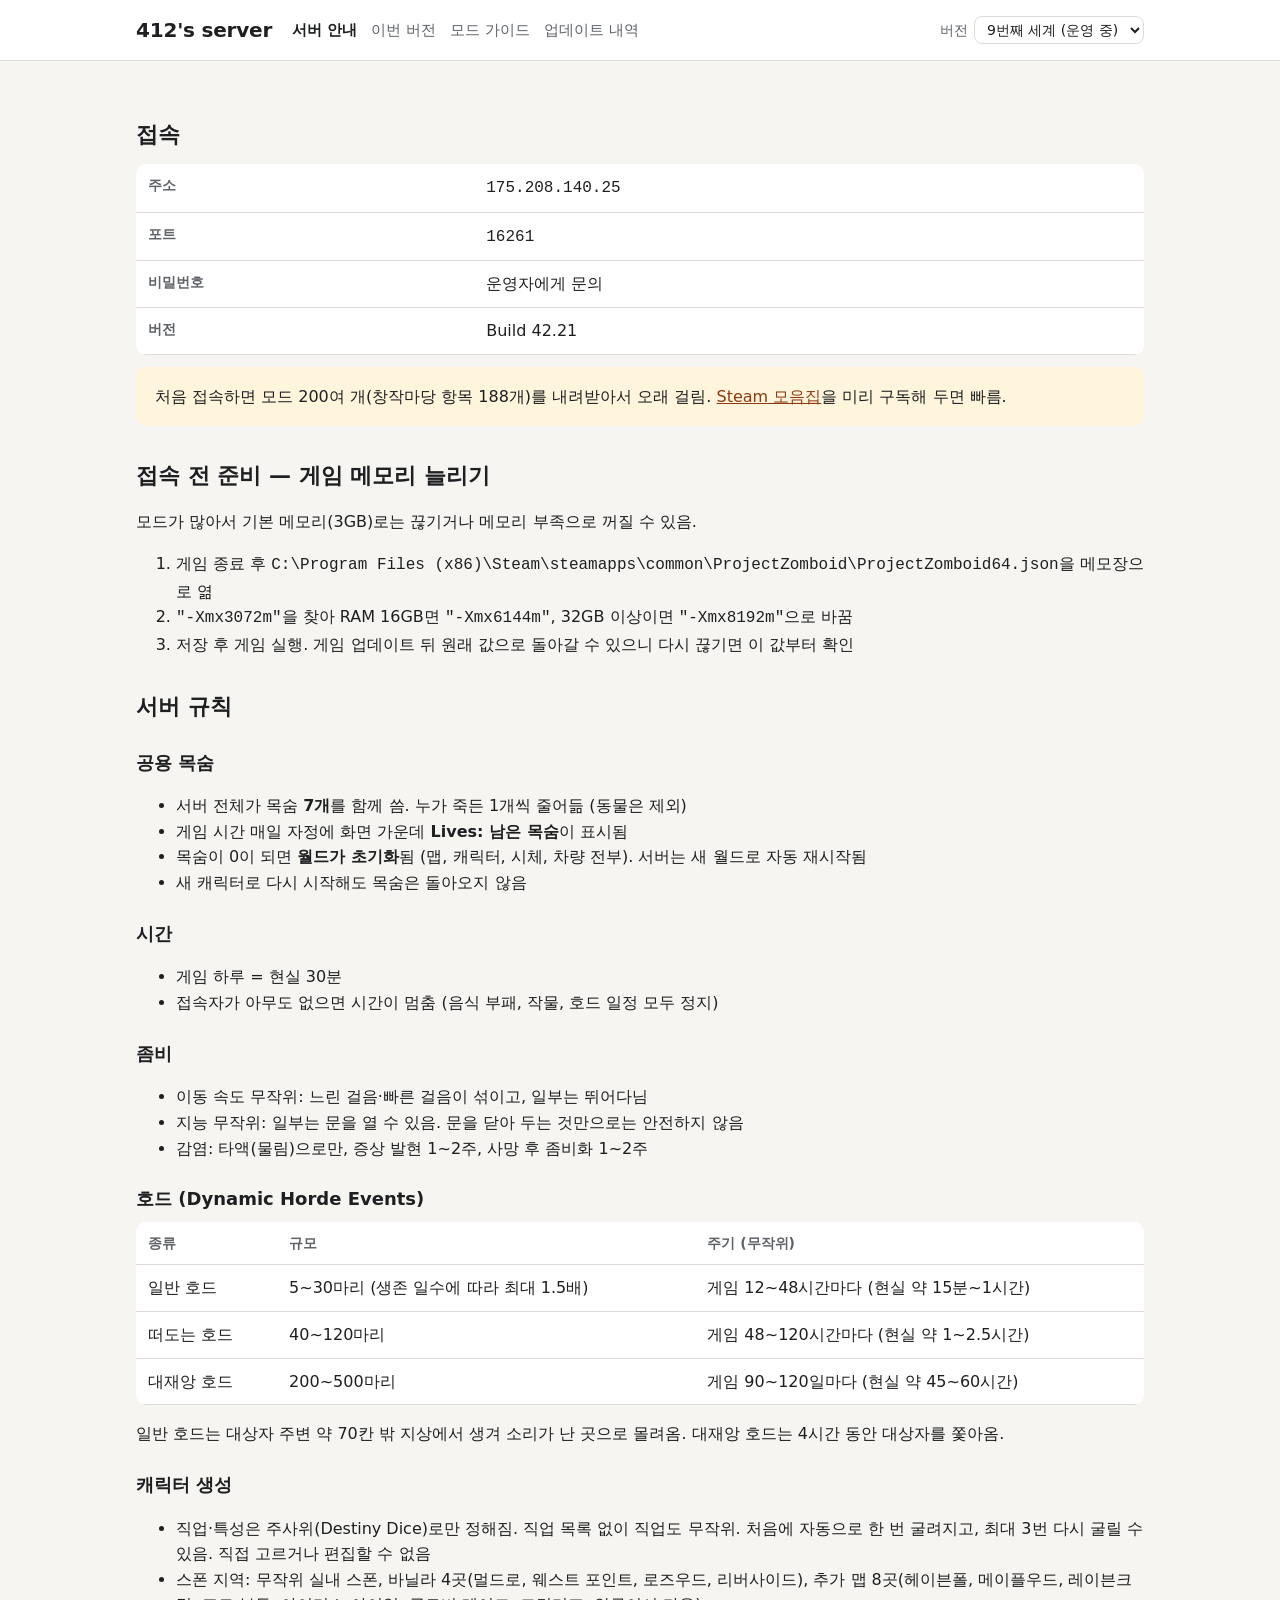
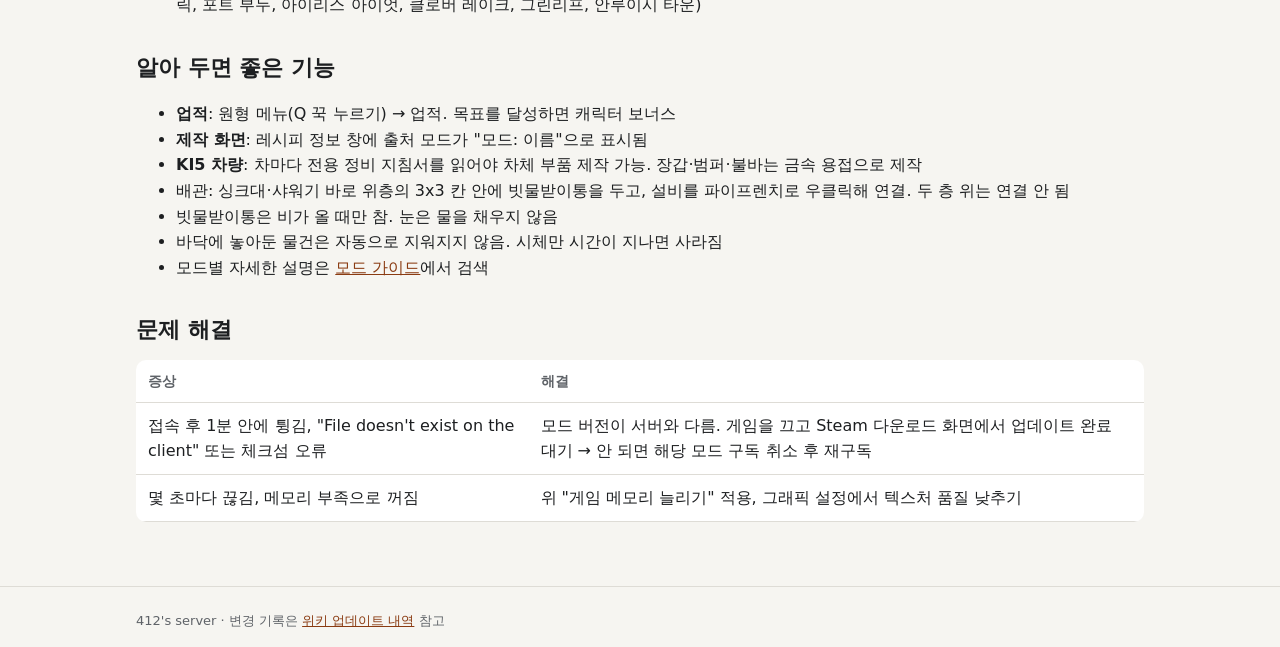
==== commit e700561d: "사이트를 버전별로 나눔: 9번째 세계(운영)와 10번째 세계(예정) - docs/w9, docs/w10 폴더에 서버 안내·이번 버전·모드 가이드를 버전마다 둠 - 상단 버전 드롭다" ====
--- a/docs/index.html
+++ b/docs/index.html
@@ -2,86 +2,10 @@
 <html lang="ko">
 <head>
 <meta charset="utf-8">
-<meta name="viewport" content="width=device-width, initial-scale=1">
-<title>412's server 안내</title>
-<link rel="stylesheet" href="style.css">
+<title>412's server</title>
+<!-- 지금 운영 중인 버전 폴더로 보냄. 리셋 때 versions.json의 current와 아래 w9를 함께 바꿈 -->
+<meta http-equiv="refresh" content="0; url=w9/index.html">
+<script>location.replace('w9/index.html' + location.hash);</script>
 </head>
-<body>
-<header class="top"><div class="wrap">
-  <h1>412's server</h1>
-  <nav><a class="on" href="index.html">서버 안내</a><a href="mods.html">모드 가이드</a><a href="https://github.com/laybacksound96/412-server-guide/wiki">업데이트 내역</a></nav>
-</div></header>
-<main><div class="wrap">
-
-<h2>접속</h2>
-<table>
-  <tr><th>주소</th><td><code>175.208.140.25</code></td></tr>
-  <tr><th>포트</th><td><code>16261</code></td></tr>
-  <tr><th>비밀번호</th><td>운영자에게 문의</td></tr>
-  <tr><th>버전</th><td>Build 42.21</td></tr>
-</table>
-<div class="card note">처음 접속하면 모드 200여 개(창작마당 항목 188개)를 내려받아서 오래 걸림. <a href="https://steamcommunity.com/sharedfiles/filedetails/?id=3821211342" target="_blank" rel="noopener">Steam 모음집</a>을 미리 구독해 두면 빠름.</div>
-
-<h2>접속 전 준비 — 게임 메모리 늘리기</h2>
-<p>모드가 많아서 기본 메모리(3GB)로는 끊기거나 메모리 부족으로 꺼질 수 있음.</p>
-<ol>
-  <li>게임 종료 후 <code>C:\Program Files (x86)\Steam\steamapps\common\ProjectZomboid\ProjectZomboid64.json</code>을 메모장으로 엶</li>
-  <li><code>"-Xmx3072m"</code>을 찾아 RAM 16GB면 <code>"-Xmx6144m"</code>, 32GB 이상이면 <code>"-Xmx8192m"</code>으로 바꿈</li>
-  <li>저장 후 게임 실행. 게임 업데이트 뒤 원래 값으로 돌아갈 수 있으니 다시 끊기면 이 값부터 확인</li>
-</ol>
-
-<h2>서버 규칙</h2>
-<h3>공용 목숨</h3>
-<ul>
-  <li>서버 전체가 목숨 <b>7개</b>를 함께 씀. 누가 죽든 1개씩 줄어듦 (동물은 제외)</li>
-  <li>게임 시간 매일 자정에 화면 가운데 <b>Lives: 남은 목숨</b>이 표시됨</li>
-  <li>목숨이 0이 되면 <b>월드가 초기화</b>됨 (맵, 캐릭터, 시체, 차량 전부). 서버는 새 월드로 자동 재시작됨</li>
-  <li>새 캐릭터로 다시 시작해도 목숨은 돌아오지 않음</li>
-</ul>
-<h3>시간</h3>
-<ul>
-  <li>게임 하루 = 현실 30분</li>
-  <li>접속자가 아무도 없으면 시간이 멈춤 (음식 부패, 작물, 호드 일정 모두 정지)</li>
-</ul>
-<h3>좀비</h3>
-<ul>
-  <li>이동 속도 무작위: 느린 걸음·빠른 걸음이 섞이고, 일부는 뛰어다님</li>
-  <li>지능 무작위: 일부는 문을 열 수 있음. 문을 닫아 두는 것만으로는 안전하지 않음</li>
-  <li>감염: 타액(물림)으로만, 증상 발현 1~2주, 사망 후 좀비화 1~2주</li>
-</ul>
-<h3>호드 (Dynamic Horde Events)</h3>
-<table>
-  <tr><th>종류</th><th>규모</th><th>주기 (무작위)</th></tr>
-  <tr><td>일반 호드</td><td>5~30마리 (생존 일수에 따라 최대 1.5배)</td><td>게임 12~48시간마다 (현실 약 15분~1시간)</td></tr>
-  <tr><td>떠도는 호드</td><td>40~120마리</td><td>게임 48~120시간마다 (현실 약 1~2.5시간)</td></tr>
-  <tr><td>대재앙 호드</td><td>200~500마리</td><td>게임 90~120일마다 (현실 약 45~60시간)</td></tr>
-</table>
-<p>일반 호드는 대상자 주변 약 70칸 밖 지상에서 생겨 소리가 난 곳으로 몰려옴. 대재앙 호드는 4시간 동안 대상자를 쫓아옴.</p>
-<h3>캐릭터 생성</h3>
-<ul>
-  <li>직업·특성은 주사위(Destiny Dice)로만 정해짐. 직업 목록 없이 직업도 무작위. 처음에 자동으로 한 번 굴려지고, 최대 3번 다시 굴릴 수 있음. 직접 고르거나 편집할 수 없음</li>
-  <li>스폰 지역: 무작위 실내 스폰, 바닐라 4곳(멀드로, 웨스트 포인트, 로즈우드, 리버사이드), 추가 맵 8곳(헤이븐폴, 메이플우드, 레이븐크릭, 포트 부두, 아이리스 아이엇, 클로버 레이크, 그린리프, 안루이시 타운)</li>
-</ul>
-
-<h2>알아 두면 좋은 기능</h2>
-<ul>
-  <li><b>업적</b>: 원형 메뉴(Q 꾹 누르기) → 업적. 목표를 달성하면 캐릭터 보너스</li>
-  <li><b>제작 화면</b>: 레시피 정보 창에 출처 모드가 "모드: 이름"으로 표시됨</li>
-  <li><b>KI5 차량</b>: 차마다 전용 정비 지침서를 읽어야 차체 부품 제작 가능. 장갑·범퍼·불바는 금속 용접으로 제작</li>
-  <li>배관: 싱크대·샤워기 바로 위층의 3x3 칸 안에 빗물받이통을 두고, 설비를 파이프렌치로 우클릭해 연결. 두 층 위는 연결 안 됨</li>
-  <li>빗물받이통은 비가 올 때만 참. 눈은 물을 채우지 않음</li>
-  <li>바닥에 놓아둔 물건은 자동으로 지워지지 않음. 시체만 시간이 지나면 사라짐</li>
-  <li>모드별 자세한 설명은 <a href="mods.html">모드 가이드</a>에서 검색</li>
-</ul>
-
-<h2>문제 해결</h2>
-<table>
-  <tr><th>증상</th><th>해결</th></tr>
-  <tr><td>접속 후 1분 안에 튕김, "File doesn't exist on the client" 또는 체크섬 오류</td><td>모드 버전이 서버와 다름. 게임을 끄고 Steam 다운로드 화면에서 업데이트 완료 대기 → 안 되면 해당 모드 구독 취소 후 재구독</td></tr>
-  <tr><td>몇 초마다 끊김, 메모리 부족으로 꺼짐</td><td>위 "게임 메모리 늘리기" 적용, 그래픽 설정에서 텍스처 품질 낮추기</td></tr>
-</table>
-
-</div></main>
-<footer><div class="wrap">412's server · 변경 기록은 <a href="https://github.com/laybacksound96/412-server-guide/wiki">위키 업데이트 내역</a> 참고</div></footer>
-</body>
+<body><a href="w9/index.html">412's server 안내로 이동</a></body>
 </html>
